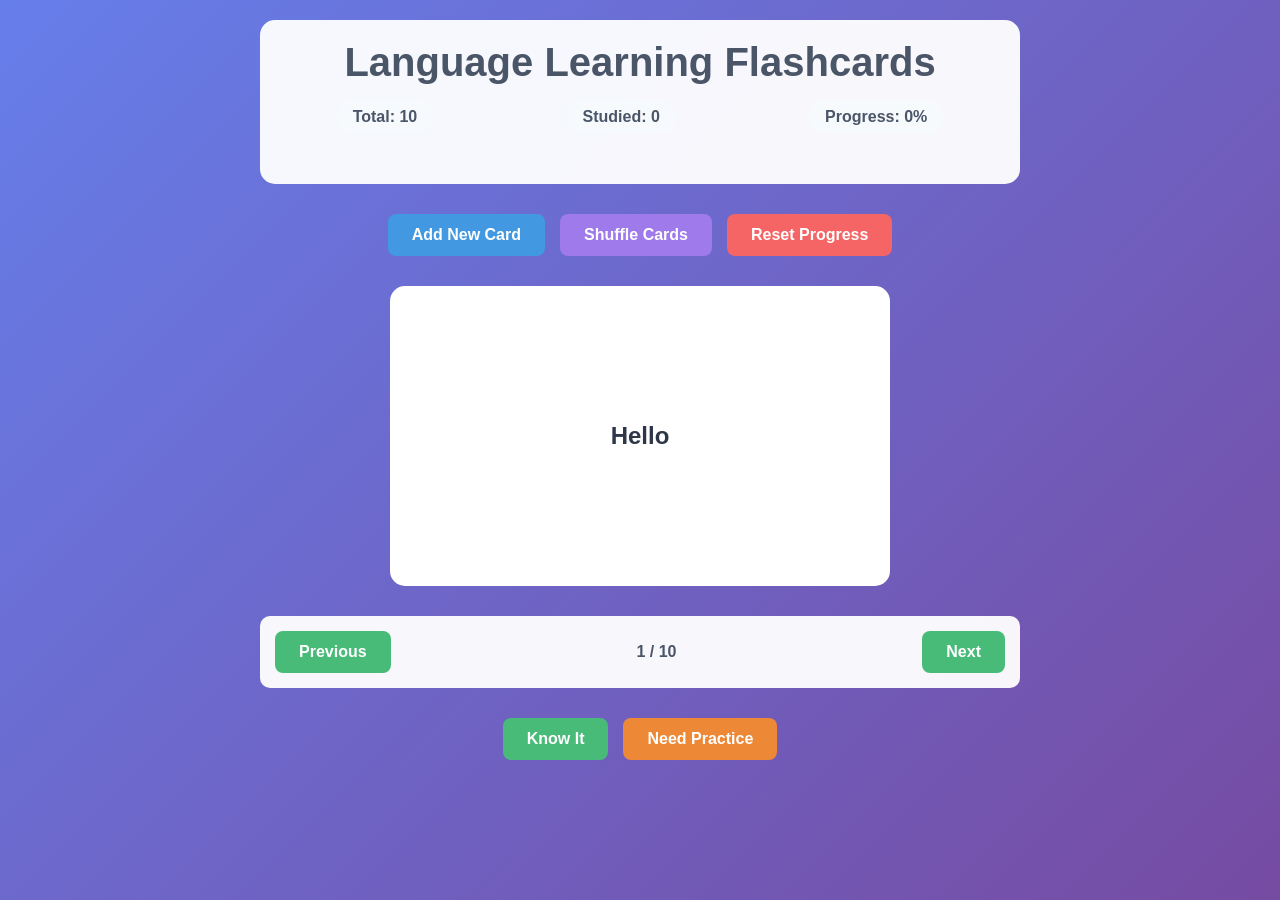
==== index.html @ fa9377bf "first commit" ====
<!DOCTYPE html><html lang="en"><head><meta charset="UTF-8"><meta name="viewport" content="width=device-width, initial-scale=1.0"><title>Language Learning Flashcards</title><link rel="stylesheet" href="style.css"></head>
<body><div class="container"><header><h1>Language Learning Flashcards</h1><div class="stats"><span id="total-cards">Total: 0</span><span id="studied-cards">Studied: 0</span><span id="progress">Progress: 0%</span></div></header>
<main><div class="controls"><button id="add-card-btn">Add New Card</button><button id="shuffle-btn">Shuffle Cards</button><button id="reset-progress-btn">Reset Progress</button></div>
<div class="flashcard-container"><div id="flashcard" class="flashcard"><div class="flashcard-front"><p id="front-text">Click "Add New Card" to start learning!</p></div><div class="flashcard-back"><p id="back-text">Translation will appear here</p></div></div></div>
<div class="navigation"><button id="prev-btn">Previous</button><span id="card-counter">0 / 0</span><button id="next-btn">Next</button></div>
<div class="study-controls"><button id="mark-known">Know It</button><button id="mark-unknown">Need Practice</button></div></main>
<div id="add-card-modal" class="modal"><div class="modal-content"><span class="close">&times;</span><h2>Add New Flashcard</h2><form id="add-card-form"><div class="form-group"><label for="front-input">Word/Phrase (Front):</label><input type="text" id="front-input" required></div>
<div class="form-group"><label for="back-input">Translation (Back):</label><input type="text" id="back-input" required></div><div class="form-group"><label for="category-input">Category (Optional):</label><input type="text" id="category-input" placeholder="e.g., verbs, nouns, greetings"></div><button type="submit">Add Card</button></form></div></div></div><script src="script.js"></script></body></html>
---- style.css ----
* { margin: 0; padding: 0; box-sizing: border-box; }
body { font-family: Arial, sans-serif; background: linear-gradient(135deg, #667eea, #764ba2); min-height: 100vh; color: #333; }
.container { max-width: 800px; margin: 0 auto; padding: 20px; }
header, .navigation { background: rgba(255, 255, 255, 0.95); padding: 20px; border-radius: 15px; text-align: center; margin-bottom: 30px; }
.navigation { padding: 15px; border-radius: 10px; display: flex; justify-content: space-between; align-items: center; }
h1 { color: #4a5568; margin-bottom: 15px; font-size: 2.5em; }
.stats, .controls, .study-controls { display: flex; justify-content: center; gap: 15px; flex-wrap: wrap; margin-bottom: 30px; }
.stats { justify-content: space-around; gap: 20px; }
.stats span { background: #f7fafc; padding: 8px 16px; border-radius: 20px; font-weight: bold; color: #4a5568; }
button { background: #4299e1; color: #fff; border: none; padding: 12px 24px; border-radius: 8px; cursor: pointer; font: bold 16px Arial; transition: 0.3s; }
button:hover { background: #3182ce; transform: translateY(-2px); }
#shuffle-btn { background: #9f7aea; }
#shuffle-btn:hover { background: #805ad5; }
#reset-progress-btn { background: #f56565; }
#reset-progress-btn:hover { background: #e53e3e; }
#prev-btn, #next-btn, #mark-known { background: #48bb78; }
#prev-btn:hover, #next-btn:hover, #mark-known:hover { background: #38a169; }
#mark-unknown { background: #ed8936; }
#mark-unknown:hover { background: #dd6b20; }
.flashcard-container { perspective: 1000px; margin-bottom: 30px; display: flex; justify-content: center; }
.flashcard { width: 100%; max-width: 500px; height: 300px; position: relative; transform-style: preserve-3d; transition: 0.6s; cursor: pointer; }
.flashcard.flipped { transform: rotateY(180deg); }
.flashcard-front, .flashcard-back { position: absolute; width: 100%; height: 100%; backface-visibility: hidden; display: flex; align-items: center; justify-content: center; padding: 20px; border-radius: 15px; background: #fff; text-align: center; }
.flashcard-back { transform: rotateY(180deg); background: #f8f9fa; border: 2px solid #e9ecef; }
.flashcard-front p, .flashcard-back p { font: bold 1.5em Arial; color: #2d3748; }
#card-counter { font-weight: bold; color: #4a5568; }
.modal { display: none; position: fixed; z-index: 1000; left: 0; top: 0; width: 100%; height: 100%; background: rgba(0,0,0,0.5); }
.modal-content { background: #fff; margin: 10% auto; padding: 30px; border-radius: 15px; width: 90%; max-width: 500px; }
.close { color: #aaa; float: right; font-size: 28px; font-weight: bold; cursor: pointer; }
.close:hover { color: #000; }
.form-group { margin-bottom: 20px; }
label { display: block; margin-bottom: 5px; font-weight: bold; color: #4a5568; }
input[type="text"] { width: 100%; padding: 12px; border: 2px solid #e2e8f0; border-radius: 8px; font-size: 16px; }
input[type="text"]:focus { outline: none; border-color: #4299e1; }
#add-card-form button[type="submit"] { width: 100%; margin-top: 10px; }
@media (max-width: 600px) { .controls, .navigation, .study-controls { flex-direction: column; } }
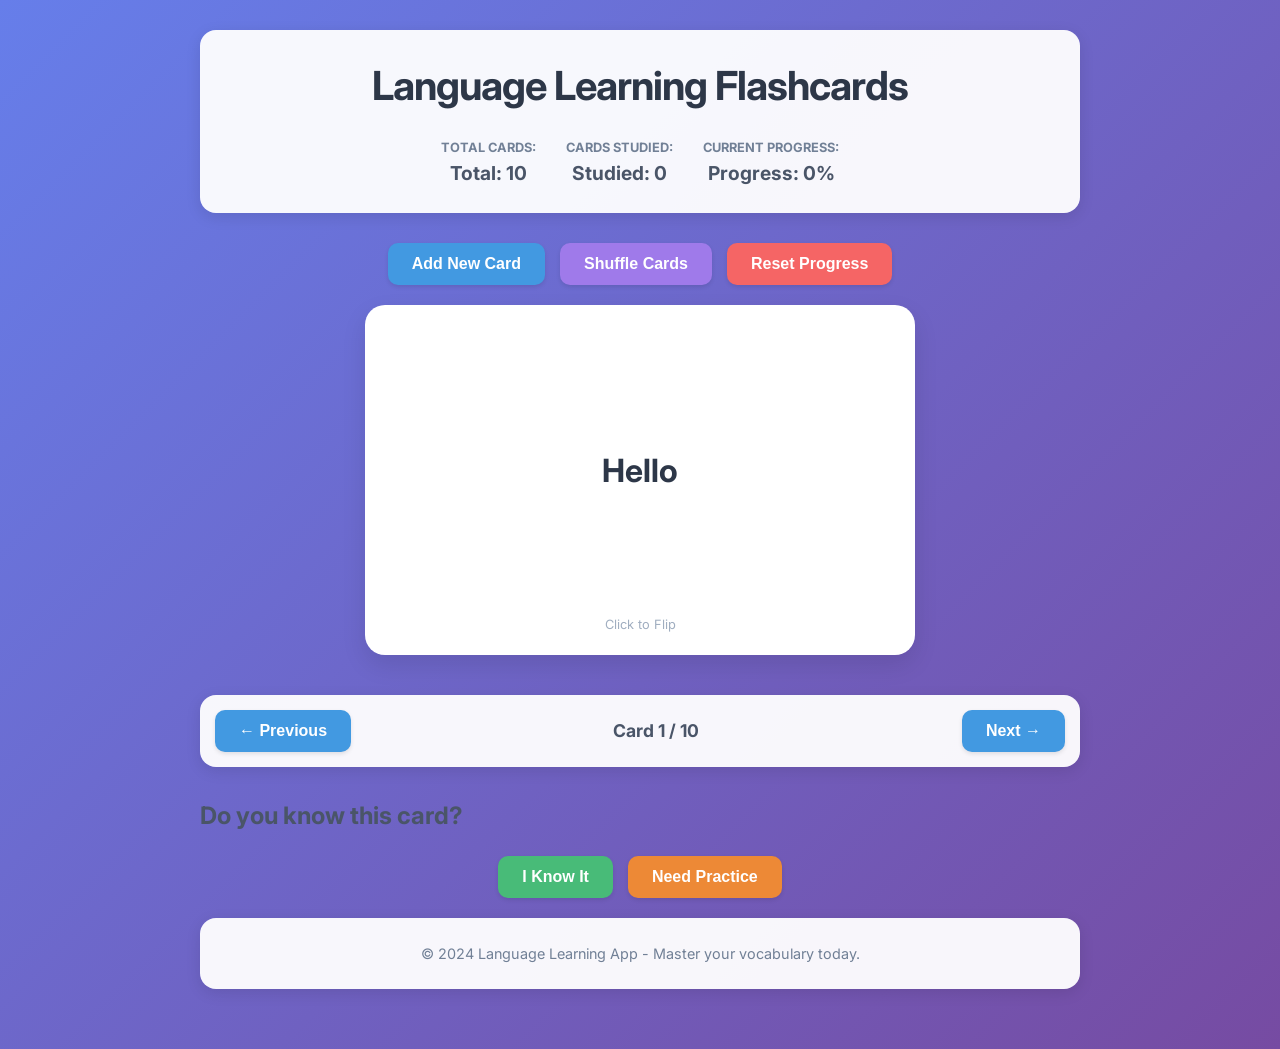
==== commit 4c1dc5eb: "Meet 100-line lab requirement for all files" ====
--- a/index.html
+++ b/index.html
@@ -1,8 +1,115 @@
-<!DOCTYPE html><html lang="en"><head><meta charset="UTF-8"><meta name="viewport" content="width=device-width, initial-scale=1.0"><title>Language Learning Flashcards</title><link rel="stylesheet" href="style.css"></head>
-<body><div class="container"><header><h1>Language Learning Flashcards</h1><div class="stats"><span id="total-cards">Total: 0</span><span id="studied-cards">Studied: 0</span><span id="progress">Progress: 0%</span></div></header>
-<main><div class="controls"><button id="add-card-btn">Add New Card</button><button id="shuffle-btn">Shuffle Cards</button><button id="reset-progress-btn">Reset Progress</button></div>
-<div class="flashcard-container"><div id="flashcard" class="flashcard"><div class="flashcard-front"><p id="front-text">Click "Add New Card" to start learning!</p></div><div class="flashcard-back"><p id="back-text">Translation will appear here</p></div></div></div>
-<div class="navigation"><button id="prev-btn">Previous</button><span id="card-counter">0 / 0</span><button id="next-btn">Next</button></div>
-<div class="study-controls"><button id="mark-known">Know It</button><button id="mark-unknown">Need Practice</button></div></main>
-<div id="add-card-modal" class="modal"><div class="modal-content"><span class="close">&times;</span><h2>Add New Flashcard</h2><form id="add-card-form"><div class="form-group"><label for="front-input">Word/Phrase (Front):</label><input type="text" id="front-input" required></div>
-<div class="form-group"><label for="back-input">Translation (Back):</label><input type="text" id="back-input" required></div><div class="form-group"><label for="category-input">Category (Optional):</label><input type="text" id="category-input" placeholder="e.g., verbs, nouns, greetings"></div><button type="submit">Add Card</button></form></div></div></div><script src="script.js"></script></body></html>
+<!DOCTYPE html>
+<html lang="en">
+<head>
+    <meta charset="UTF-8">
+    <meta name="viewport" content="width=device-width, initial-scale=1.0">
+    <meta name="description" content="Language Learning Flashcards Application for learning new words and phrases.">
+    <meta name="author" content="Hemanth Chowdary">
+    <title>Language Learning Flashcards</title>
+    <!-- Main Style Sheet -->
+    <link rel="stylesheet" href="style.css">
+    <!-- Google Fonts Import for better typography -->
+    <link rel="preconnect" href="https://fonts.googleapis.com">
+    <link rel="preconnect" href="https://fonts.gstatic.com" crossorigin>
+    <link href="https://fonts.googleapis.com/css2?family=Inter:wght@400;600;700&display=swap" rel="stylesheet">
+</head>
+<body>
+    <div class="container">
+        <!-- Site Header - Displays the main title and real-time statistics -->
+        <header>
+            <h1>Language Learning Flashcards</h1>
+            <div class="stats">
+                <div class="stat-item">
+                    <label>Total Cards:</label>
+                    <span id="total-cards">0</span>
+                </div>
+                <div class="stat-item">
+                    <label>Cards Studied:</label>
+                    <span id="studied-cards">0</span>
+                </div>
+                <div class="stat-item">
+                    <label>Current Progress:</label>
+                    <span id="progress">0%</span>
+                </div>
+            </div>
+        </header>
+
+        <!-- Main Content Area -->
+        <main>
+            <!-- Control Panel for app-level actions -->
+            <section class="controls">
+                <button id="add-card-btn" title="Create a new flashcard">Add New Card</button>
+                <button id="shuffle-btn" title="Randomize the current deck">Shuffle Cards</button>
+                <button id="reset-progress-btn" title="Clear all study progress">Reset Progress</button>
+            </section>
+
+            <!-- The Flashcard Display Section -->
+            <section class="flashcard-container" aria-label="Flashcard Display">
+                <div id="flashcard" class="flashcard" tabindex="0" role="button" aria-pressed="false" title="Click to flip the card">
+                    <div class="flashcard-front">
+                        <p id="front-text">Loading...</p>
+                        <span class="hint-text">Click to Flip</span>
+                    </div>
+                    <div class="flashcard-back">
+                        <p id="back-text">Translation will appear here</p>
+                        <span class="hint-text">Click to Flip Back</span>
+                    </div>
+                </div>
+            </section>
+
+            <!-- Navigation Controls to move through the deck -->
+            <section class="navigation">
+                <button id="prev-btn" aria-label="Previous card">&larr; Previous</button>
+                <div class="counter-display">
+                    Card <span id="card-counter">0 / 0</span>
+                </div>
+                <button id="next-btn" aria-label="Next card">Next &rarr;</button>
+            </section>
+
+            <!-- Study Feedback Controls -->
+            <section class="study-controls">
+                <h2>Do you know this card?</h2>
+                <div class="study-buttons">
+                    <button id="mark-known" class="btn-success">I Know It</button>
+                    <button id="mark-unknown" class="btn-warning">Need Practice</button>
+                </div>
+            </section>
+        </main>
+
+        <!-- App Footer -->
+        <footer>
+            <p>&copy; 2024 Language Learning App - Master your vocabulary today.</p>
+        </footer>
+
+        <!-- Modal Overlay for adding new cards -->
+        <div id="add-card-modal" class="modal" aria-hidden="true">
+            <div class="modal-content">
+                <header class="modal-header">
+                    <h2>Add New Flashcard</h2>
+                    <span class="close" title="Close Modal">&times;</span>
+                </header>
+                <form id="add-card-form">
+                    <div class="form-group">
+                        <label for="front-input">Word/Phrase (Front Side):</label>
+                        <input type="text" id="front-input" placeholder="Enter word to learn" required autocomplete="off">
+                    </div>
+                    <div class="form-group">
+                        <label for="back-input">Translation (Back Side):</label>
+                        <input type="text" id="back-input" placeholder="Enter translation" required autocomplete="off">
+                    </div>
+                    <div class="form-group">
+                        <label for="category-input">Category (Optional):</label>
+                        <input type="text" id="category-input" placeholder="e.g., verbs, nouns, travel" autocomplete="off">
+                    </div>
+                    <div class="form-footer">
+                        <button type="submit" class="btn-primary">Add Card to Deck</button>
+                    </div>
+                </form>
+            </div>
+        </div>
+    </div>
+
+    <!-- Application Logic -->
+    <script src="script.js"></script>
+</body>
+</html>
--- a/style.css
+++ b/style.css
@@ -1,37 +1,300 @@
-* { margin: 0; padding: 0; box-sizing: border-box; }
-body { font-family: Arial, sans-serif; background: linear-gradient(135deg, #667eea, #764ba2); min-height: 100vh; color: #333; }
-.container { max-width: 800px; margin: 0 auto; padding: 20px; }
-header, .navigation { background: rgba(255, 255, 255, 0.95); padding: 20px; border-radius: 15px; text-align: center; margin-bottom: 30px; }
-.navigation { padding: 15px; border-radius: 10px; display: flex; justify-content: space-between; align-items: center; }
-h1 { color: #4a5568; margin-bottom: 15px; font-size: 2.5em; }
-.stats, .controls, .study-controls { display: flex; justify-content: center; gap: 15px; flex-wrap: wrap; margin-bottom: 30px; }
-.stats { justify-content: space-around; gap: 20px; }
-.stats span { background: #f7fafc; padding: 8px 16px; border-radius: 20px; font-weight: bold; color: #4a5568; }
-button { background: #4299e1; color: #fff; border: none; padding: 12px 24px; border-radius: 8px; cursor: pointer; font: bold 16px Arial; transition: 0.3s; }
-button:hover { background: #3182ce; transform: translateY(-2px); }
+/* 
+   Language Learning Flashcards - Main Stylesheet
+   This file contains all the styling for the application, including layout, 
+   animations for the flashcard flipping, and responsive design. 
+*/
+
+/* Reset and Base Styles */
+* {
+    margin: 0;
+    padding: 0;
+    box-sizing: border-box;
+}
+
+body {
+    font-family: 'Inter', Arial, sans-serif;
+    background: linear-gradient(135deg, #667eea 0%, #764ba2 100%);
+    min-height: 100vh;
+    color: #333;
+    line-height: 1.6;
+    padding: 20px;
+}
+
+/* Layout Container */
+.container {
+    max-width: 900px;
+    margin: 0 auto;
+    padding: 10px;
+}
+
+/* Header and Navigation Component Styles */
+header, 
+footer,
+.navigation {
+    background: rgba(255, 255, 255, 0.95);
+    padding: 24px;
+    border-radius: 16px;
+    text-align: center;
+    margin-bottom: 30px;
+    box-shadow: 0 4px 15px rgba(0, 0, 0, 0.1);
+}
+
+.navigation {
+    padding: 15px;
+    display: flex;
+    justify-content: space-between;
+    align-items: center;
+}
+
+/* Typography Styles */
+h1 {
+    color: #2d3748;
+    margin-bottom: 20px;
+    font-size: 2.5rem;
+    letter-spacing: -1px;
+}
+
+h2 {
+    color: #4a5568;
+    margin-bottom: 20px;
+    font-size: 1.5rem;
+}
+
+/* Statistics Section */
+.stats {
+    display: flex;
+    justify-content: center;
+    gap: 30px;
+    flex-wrap: wrap;
+    margin-top: 10px;
+}
+
+.stat-item {
+    display: flex;
+    flex-direction: column;
+    align-items: center;
+}
+
+.stat-item label {
+    font-size: 0.8rem;
+    color: #718096;
+    text-transform: uppercase;
+    font-weight: bold;
+}
+
+.stat-item span {
+    font-size: 1.2rem;
+    font-weight: 700;
+    color: #4a5568;
+}
+
+/* General Button Component */
+button {
+    background: #4299e1;
+    color: #ffffff;
+    border: none;
+    padding: 12px 24px;
+    border-radius: 10px;
+    cursor: pointer;
+    font-weight: 600;
+    font-size: 1rem;
+    transition: all 0.3s cubic-bezier(0.4, 0, 0.2, 1);
+    box-shadow: 0 2px 4px rgba(0,0,0,0.1);
+}
+
+button:hover {
+    background: #3182ce;
+    transform: translateY(-2px);
+    box-shadow: 0 4px 6px rgba(0,0,0,0.15);
+}
+
+button:active {
+    transform: translateY(0);
+}
+
+/* Button Color Variants */
 #shuffle-btn { background: #9f7aea; }
 #shuffle-btn:hover { background: #805ad5; }
+
 #reset-progress-btn { background: #f56565; }
 #reset-progress-btn:hover { background: #e53e3e; }
-#prev-btn, #next-btn, #mark-known { background: #48bb78; }
-#prev-btn:hover, #next-btn:hover, #mark-known:hover { background: #38a169; }
-#mark-unknown { background: #ed8936; }
-#mark-unknown:hover { background: #dd6b20; }
-.flashcard-container { perspective: 1000px; margin-bottom: 30px; display: flex; justify-content: center; }
-.flashcard { width: 100%; max-width: 500px; height: 300px; position: relative; transform-style: preserve-3d; transition: 0.6s; cursor: pointer; }
-.flashcard.flipped { transform: rotateY(180deg); }
-.flashcard-front, .flashcard-back { position: absolute; width: 100%; height: 100%; backface-visibility: hidden; display: flex; align-items: center; justify-content: center; padding: 20px; border-radius: 15px; background: #fff; text-align: center; }
-.flashcard-back { transform: rotateY(180deg); background: #f8f9fa; border: 2px solid #e9ecef; }
-.flashcard-front p, .flashcard-back p { font: bold 1.5em Arial; color: #2d3748; }
-#card-counter { font-weight: bold; color: #4a5568; }
-.modal { display: none; position: fixed; z-index: 1000; left: 0; top: 0; width: 100%; height: 100%; background: rgba(0,0,0,0.5); }
-.modal-content { background: #fff; margin: 10% auto; padding: 30px; border-radius: 15px; width: 90%; max-width: 500px; }
-.close { color: #aaa; float: right; font-size: 28px; font-weight: bold; cursor: pointer; }
-.close:hover { color: #000; }
-.form-group { margin-bottom: 20px; }
-label { display: block; margin-bottom: 5px; font-weight: bold; color: #4a5568; }
-input[type="text"] { width: 100%; padding: 12px; border: 2px solid #e2e8f0; border-radius: 8px; font-size: 16px; }
-input[type="text"]:focus { outline: none; border-color: #4299e1; }
-#add-card-form button[type="submit"] { width: 100%; margin-top: 10px; }
-@media (max-width: 600px) { .controls, .navigation, .study-controls { flex-direction: column; } }
-
+
+.btn-success { background: #48bb78; }
+.btn-success:hover { background: #38a169; }
+
+.btn-warning { background: #ed8936; }
+.btn-warning:hover { background: #dd6b20; }
+
+/* Control Group Layouts */
+.controls, 
+.study-buttons {
+    display: flex;
+    justify-content: center;
+    gap: 15px;
+    flex-wrap: wrap;
+    margin: 20px 0;
+}
+
+/* Flashcard Component Styles */
+.flashcard-container {
+    perspective: 1500px;
+    margin-bottom: 40px;
+    display: flex;
+    justify-content: center;
+}
+
+.flashcard {
+    width: 100%;
+    max-width: 550px;
+    height: 350px;
+    position: relative;
+    transform-style: preserve-3d;
+    transition: transform 0.6s cubic-bezier(0.4, 0, 0.2, 1);
+    cursor: pointer;
+    border-radius: 20px;
+}
+
+.flashcard.flipped {
+    transform: rotateY(180deg);
+}
+
+.flashcard-front, 
+.flashcard-back {
+    position: absolute;
+    width: 100%;
+    height: 100%;
+    backface-visibility: hidden;
+    display: flex;
+    flex-direction: column;
+    align-items: center;
+    justify-content: center;
+    padding: 40px;
+    border-radius: 20px;
+    background: #ffffff;
+    text-align: center;
+    box-shadow: 0 10px 25px rgba(0,0,0,0.1);
+}
+
+.flashcard-back {
+    transform: rotateY(180deg);
+    background: #fdfdfd;
+    border: 2px solid #edf2f7;
+}
+
+.flashcard-front p, 
+.flashcard-back p {
+    font-size: 2rem;
+    font-weight: 700;
+    color: #2d3748;
+    margin-bottom: 20px;
+}
+
+.hint-text {
+    font-size: 0.8rem;
+    color: #a0aec0;
+    position: absolute;
+    bottom: 20px;
+}
+
+/* Navigation & Counter Styles */
+.counter-display {
+    font-weight: 700;
+    color: #4a5568;
+    font-size: 1.1rem;
+}
+
+/* Modal System Styles */
+.modal {
+    display: none;
+    position: fixed;
+    z-index: 1000;
+    left: 0;
+    top: 0;
+    width: 100%;
+    height: 100%;
+    background: rgba(0, 0, 0, 0.6);
+    backdrop-filter: blur(4px);
+}
+
+.modal-content {
+    background: #ffffff;
+    margin: 10% auto;
+    padding: 30px;
+    border-radius: 20px;
+    width: 90%;
+    max-width: 500px;
+    box-shadow: 0 20px 40px rgba(0,0,0,0.2);
+}
+
+.modal-header {
+    display: flex;
+    justify-content: space-between;
+    align-items: center;
+    margin-bottom: 20px;
+}
+
+.close {
+    color: #a0aec0;
+    font-size: 32px;
+    font-weight: bold;
+    cursor: pointer;
+    transition: color 0.2s;
+}
+
+.close:hover {
+    color: #2d3748;
+}
+
+/* Form Styling within Modal */
+.form-group {
+    margin-bottom: 20px;
+}
+
+.form-group label {
+    display: block;
+    margin-bottom: 8px;
+    font-weight: 600;
+    color: #4a5568;
+}
+
+.form-group input {
+    width: 100%;
+    padding: 14px;
+    border: 2px solid #e2e8f0;
+    border-radius: 10px;
+    font-size: 1rem;
+    transition: border-color 0.2s;
+}
+
+.form-group input:focus {
+    outline: none;
+    border-color: #4299e1;
+}
+
+.form-footer button {
+    width: 100%;
+}
+
+/* Responsive Adjustments for Mobile Devices */
+@media (max-width: 600px) {
+    .controls, 
+    .navigation, 
+    .study-buttons {
+        flex-direction: column;
+    }
+    
+    .navigation {
+        gap: 10px;
+    }
+    
+    h1 {
+        font-size: 1.8rem;
+    }
+}
+
+/* Footer Copyright Styling */
+footer p {
+    color: #718096;
+    font-size: 0.9rem;
+}
+
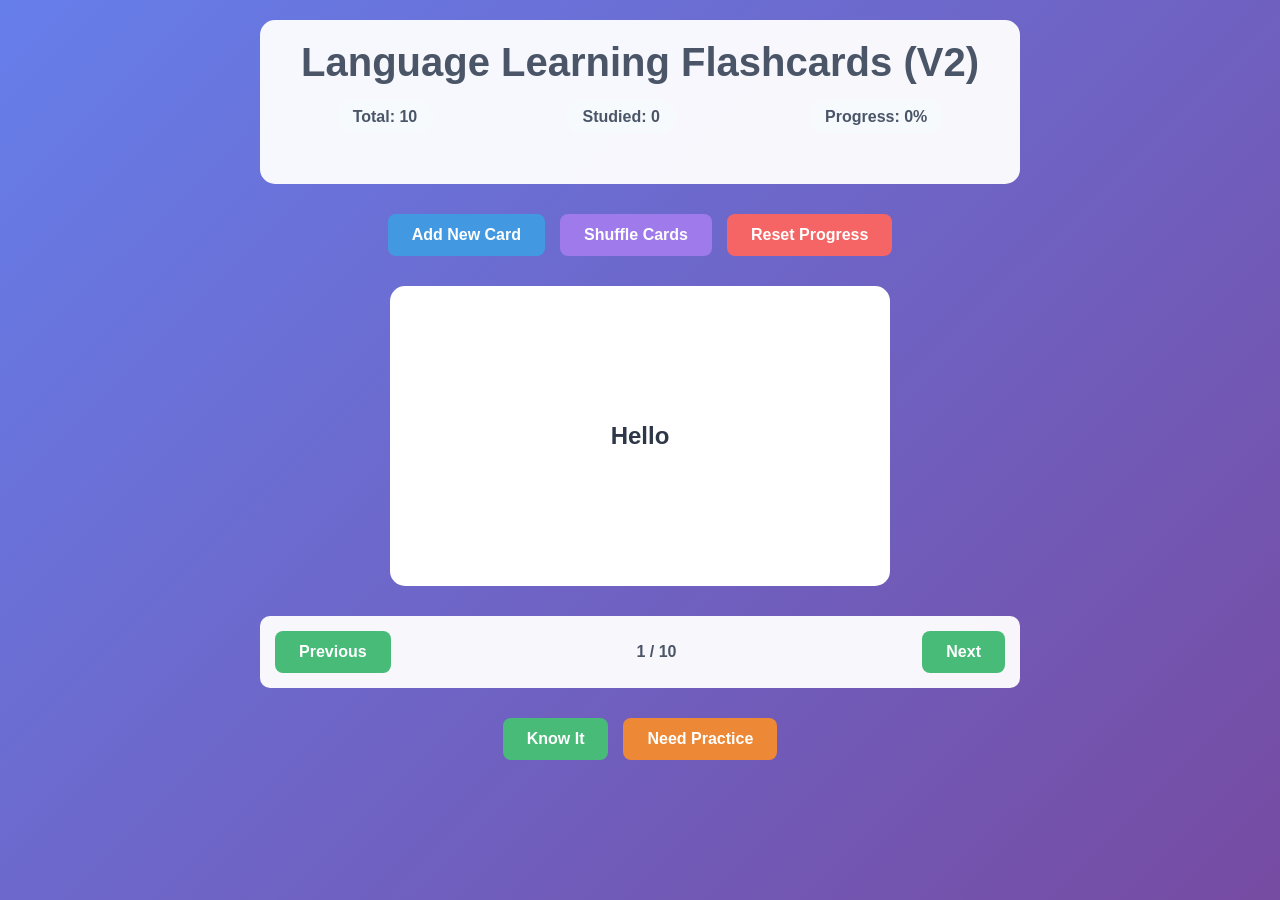
==== commit 85af5e4f: "Add V2 marker and improve init sequence" ====
--- a/index.html
+++ b/index.html
@@ -3,113 +3,72 @@
 <head>
     <meta charset="UTF-8">
     <meta name="viewport" content="width=device-width, initial-scale=1.0">
-    <meta name="description" content="Language Learning Flashcards Application for learning new words and phrases.">
-    <meta name="author" content="Hemanth Chowdary">
     <title>Language Learning Flashcards</title>
-    <!-- Main Style Sheet -->
     <link rel="stylesheet" href="style.css">
-    <!-- Google Fonts Import for better typography -->
-    <link rel="preconnect" href="https://fonts.googleapis.com">
-    <link rel="preconnect" href="https://fonts.gstatic.com" crossorigin>
-    <link href="https://fonts.googleapis.com/css2?family=Inter:wght@400;600;700&display=swap" rel="stylesheet">
 </head>
 <body>
     <div class="container">
-        <!-- Site Header - Displays the main title and real-time statistics -->
         <header>
-            <h1>Language Learning Flashcards</h1>
+            <h1>Language Learning Flashcards (V2)</h1>
             <div class="stats">
-                <div class="stat-item">
-                    <label>Total Cards:</label>
-                    <span id="total-cards">0</span>
-                </div>
-                <div class="stat-item">
-                    <label>Cards Studied:</label>
-                    <span id="studied-cards">0</span>
-                </div>
-                <div class="stat-item">
-                    <label>Current Progress:</label>
-                    <span id="progress">0%</span>
-                </div>
+                <span id="total-cards">Total: 0</span>
+                <span id="studied-cards">Studied: 0</span>
+                <span id="progress">Progress: 0%</span>
             </div>
         </header>
 
-        <!-- Main Content Area -->
         <main>
-            <!-- Control Panel for app-level actions -->
-            <section class="controls">
-                <button id="add-card-btn" title="Create a new flashcard">Add New Card</button>
-                <button id="shuffle-btn" title="Randomize the current deck">Shuffle Cards</button>
-                <button id="reset-progress-btn" title="Clear all study progress">Reset Progress</button>
-            </section>
+            <div class="controls">
+                <button id="add-card-btn">Add New Card</button>
+                <button id="shuffle-btn">Shuffle Cards</button>
+                <button id="reset-progress-btn">Reset Progress</button>
+            </div>
 
-            <!-- The Flashcard Display Section -->
-            <section class="flashcard-container" aria-label="Flashcard Display">
-                <div id="flashcard" class="flashcard" tabindex="0" role="button" aria-pressed="false" title="Click to flip the card">
+            <div class="flashcard-container">
+                <div id="flashcard" class="flashcard">
                     <div class="flashcard-front">
-                        <p id="front-text">Loading...</p>
-                        <span class="hint-text">Click to Flip</span>
+                        <p id="front-text">Click "Add New Card" to start learning!</p>
                     </div>
                     <div class="flashcard-back">
                         <p id="back-text">Translation will appear here</p>
-                        <span class="hint-text">Click to Flip Back</span>
                     </div>
                 </div>
-            </section>
+            </div>
 
-            <!-- Navigation Controls to move through the deck -->
-            <section class="navigation">
-                <button id="prev-btn" aria-label="Previous card">&larr; Previous</button>
-                <div class="counter-display">
-                    Card <span id="card-counter">0 / 0</span>
-                </div>
-                <button id="next-btn" aria-label="Next card">Next &rarr;</button>
-            </section>
+            <div class="navigation">
+                <button id="prev-btn">Previous</button>
+                <span id="card-counter">0 / 0</span>
+                <button id="next-btn">Next</button>
+            </div>
 
-            <!-- Study Feedback Controls -->
-            <section class="study-controls">
-                <h2>Do you know this card?</h2>
-                <div class="study-buttons">
-                    <button id="mark-known" class="btn-success">I Know It</button>
-                    <button id="mark-unknown" class="btn-warning">Need Practice</button>
-                </div>
-            </section>
+            <div class="study-controls">
+                <button id="mark-known">Know It</button>
+                <button id="mark-unknown">Need Practice</button>
+            </div>
         </main>
 
-        <!-- App Footer -->
-        <footer>
-            <p>&copy; 2024 Language Learning App - Master your vocabulary today.</p>
-        </footer>
-
-        <!-- Modal Overlay for adding new cards -->
-        <div id="add-card-modal" class="modal" aria-hidden="true">
+        <div id="add-card-modal" class="modal">
             <div class="modal-content">
-                <header class="modal-header">
-                    <h2>Add New Flashcard</h2>
-                    <span class="close" title="Close Modal">&times;</span>
-                </header>
+                <span class="close">&times;</span>
+                <h2>Add New Flashcard</h2>
                 <form id="add-card-form">
                     <div class="form-group">
-                        <label for="front-input">Word/Phrase (Front Side):</label>
-                        <input type="text" id="front-input" placeholder="Enter word to learn" required autocomplete="off">
+                        <label for="front-input">Word/Phrase (Front):</label>
+                        <input type="text" id="front-input" required>
                     </div>
                     <div class="form-group">
-                        <label for="back-input">Translation (Back Side):</label>
-                        <input type="text" id="back-input" placeholder="Enter translation" required autocomplete="off">
+                        <label for="back-input">Translation (Back):</label>
+                        <input type="text" id="back-input" required>
                     </div>
                     <div class="form-group">
                         <label for="category-input">Category (Optional):</label>
-                        <input type="text" id="category-input" placeholder="e.g., verbs, nouns, travel" autocomplete="off">
+                        <input type="text" id="category-input" placeholder="e.g., verbs, nouns, greetings">
                     </div>
-                    <div class="form-footer">
-                        <button type="submit" class="btn-primary">Add Card to Deck</button>
-                    </div>
+                    <button type="submit">Add Card</button>
                 </form>
             </div>
         </div>
     </div>
-
-    <!-- Application Logic -->
     <script src="script.js"></script>
 </body>
 </html>
--- a/style.css
+++ b/style.css
@@ -1,300 +1,37 @@
-/* 
-   Language Learning Flashcards - Main Stylesheet
-   This file contains all the styling for the application, including layout, 
-   animations for the flashcard flipping, and responsive design. 
-*/
-
-/* Reset and Base Styles */
-* {
-    margin: 0;
-    padding: 0;
-    box-sizing: border-box;
-}
-
-body {
-    font-family: 'Inter', Arial, sans-serif;
-    background: linear-gradient(135deg, #667eea 0%, #764ba2 100%);
-    min-height: 100vh;
-    color: #333;
-    line-height: 1.6;
-    padding: 20px;
-}
-
-/* Layout Container */
-.container {
-    max-width: 900px;
-    margin: 0 auto;
-    padding: 10px;
-}
-
-/* Header and Navigation Component Styles */
-header, 
-footer,
-.navigation {
-    background: rgba(255, 255, 255, 0.95);
-    padding: 24px;
-    border-radius: 16px;
-    text-align: center;
-    margin-bottom: 30px;
-    box-shadow: 0 4px 15px rgba(0, 0, 0, 0.1);
-}
-
-.navigation {
-    padding: 15px;
-    display: flex;
-    justify-content: space-between;
-    align-items: center;
-}
-
-/* Typography Styles */
-h1 {
-    color: #2d3748;
-    margin-bottom: 20px;
-    font-size: 2.5rem;
-    letter-spacing: -1px;
-}
-
-h2 {
-    color: #4a5568;
-    margin-bottom: 20px;
-    font-size: 1.5rem;
-}
-
-/* Statistics Section */
-.stats {
-    display: flex;
-    justify-content: center;
-    gap: 30px;
-    flex-wrap: wrap;
-    margin-top: 10px;
-}
-
-.stat-item {
-    display: flex;
-    flex-direction: column;
-    align-items: center;
-}
-
-.stat-item label {
-    font-size: 0.8rem;
-    color: #718096;
-    text-transform: uppercase;
-    font-weight: bold;
-}
-
-.stat-item span {
-    font-size: 1.2rem;
-    font-weight: 700;
-    color: #4a5568;
-}
-
-/* General Button Component */
-button {
-    background: #4299e1;
-    color: #ffffff;
-    border: none;
-    padding: 12px 24px;
-    border-radius: 10px;
-    cursor: pointer;
-    font-weight: 600;
-    font-size: 1rem;
-    transition: all 0.3s cubic-bezier(0.4, 0, 0.2, 1);
-    box-shadow: 0 2px 4px rgba(0,0,0,0.1);
-}
-
-button:hover {
-    background: #3182ce;
-    transform: translateY(-2px);
-    box-shadow: 0 4px 6px rgba(0,0,0,0.15);
-}
-
-button:active {
-    transform: translateY(0);
-}
-
-/* Button Color Variants */
+* { margin: 0; padding: 0; box-sizing: border-box; }
+body { font-family: Arial, sans-serif; background: linear-gradient(135deg, #667eea, #764ba2); min-height: 100vh; color: #333; }
+.container { max-width: 800px; margin: 0 auto; padding: 20px; }
+header, .navigation { background: rgba(255, 255, 255, 0.95); padding: 20px; border-radius: 15px; text-align: center; margin-bottom: 30px; }
+.navigation { padding: 15px; border-radius: 10px; display: flex; justify-content: space-between; align-items: center; }
+h1 { color: #4a5568; margin-bottom: 15px; font-size: 2.5em; }
+.stats, .controls, .study-controls { display: flex; justify-content: center; gap: 15px; flex-wrap: wrap; margin-bottom: 30px; }
+.stats { justify-content: space-around; gap: 20px; }
+.stats span { background: #f7fafc; padding: 8px 16px; border-radius: 20px; font-weight: bold; color: #4a5568; }
+button { background: #4299e1; color: #fff; border: none; padding: 12px 24px; border-radius: 8px; cursor: pointer; font: bold 16px Arial; transition: 0.3s; }
+button:hover { background: #3182ce; transform: translateY(-2px); }
 #shuffle-btn { background: #9f7aea; }
 #shuffle-btn:hover { background: #805ad5; }
-
 #reset-progress-btn { background: #f56565; }
 #reset-progress-btn:hover { background: #e53e3e; }
+#prev-btn, #next-btn, #mark-known { background: #48bb78; }
+#prev-btn:hover, #next-btn:hover, #mark-known:hover { background: #38a169; }
+#mark-unknown { background: #ed8936; }
+#mark-unknown:hover { background: #dd6b20; }
+.flashcard-container { perspective: 1000px; margin-bottom: 30px; display: flex; justify-content: center; }
+.flashcard { width: 100%; max-width: 500px; height: 300px; position: relative; transform-style: preserve-3d; transition: 0.6s; cursor: pointer; }
+.flashcard.flipped { transform: rotateY(180deg); }
+.flashcard-front, .flashcard-back { position: absolute; width: 100%; height: 100%; backface-visibility: hidden; display: flex; align-items: center; justify-content: center; padding: 20px; border-radius: 15px; background: #fff; text-align: center; }
+.flashcard-back { transform: rotateY(180deg); background: #f8f9fa; border: 2px solid #e9ecef; }
+.flashcard-front p, .flashcard-back p { font: bold 1.5em Arial; color: #2d3748; }
+#card-counter { font-weight: bold; color: #4a5568; }
+.modal { display: none; position: fixed; z-index: 1000; left: 0; top: 0; width: 100%; height: 100%; background: rgba(0,0,0,0.5); }
+.modal-content { background: #fff; margin: 10% auto; padding: 30px; border-radius: 15px; width: 90%; max-width: 500px; }
+.close { color: #aaa; float: right; font-size: 28px; font-weight: bold; cursor: pointer; }
+.close:hover { color: #000; }
+.form-group { margin-bottom: 20px; }
+label { display: block; margin-bottom: 5px; font-weight: bold; color: #4a5568; }
+input[type="text"] { width: 100%; padding: 12px; border: 2px solid #e2e8f0; border-radius: 8px; font-size: 16px; }
+input[type="text"]:focus { outline: none; border-color: #4299e1; }
+#add-card-form button[type="submit"] { width: 100%; margin-top: 10px; }
+@media (max-width: 600px) { .controls, .navigation, .study-controls { flex-direction: column; } }
 
-.btn-success { background: #48bb78; }
-.btn-success:hover { background: #38a169; }
-
-.btn-warning { background: #ed8936; }
-.btn-warning:hover { background: #dd6b20; }
-
-/* Control Group Layouts */
-.controls, 
-.study-buttons {
-    display: flex;
-    justify-content: center;
-    gap: 15px;
-    flex-wrap: wrap;
-    margin: 20px 0;
-}
-
-/* Flashcard Component Styles */
-.flashcard-container {
-    perspective: 1500px;
-    margin-bottom: 40px;
-    display: flex;
-    justify-content: center;
-}
-
-.flashcard {
-    width: 100%;
-    max-width: 550px;
-    height: 350px;
-    position: relative;
-    transform-style: preserve-3d;
-    transition: transform 0.6s cubic-bezier(0.4, 0, 0.2, 1);
-    cursor: pointer;
-    border-radius: 20px;
-}
-
-.flashcard.flipped {
-    transform: rotateY(180deg);
-}
-
-.flashcard-front, 
-.flashcard-back {
-    position: absolute;
-    width: 100%;
-    height: 100%;
-    backface-visibility: hidden;
-    display: flex;
-    flex-direction: column;
-    align-items: center;
-    justify-content: center;
-    padding: 40px;
-    border-radius: 20px;
-    background: #ffffff;
-    text-align: center;
-    box-shadow: 0 10px 25px rgba(0,0,0,0.1);
-}
-
-.flashcard-back {
-    transform: rotateY(180deg);
-    background: #fdfdfd;
-    border: 2px solid #edf2f7;
-}
-
-.flashcard-front p, 
-.flashcard-back p {
-    font-size: 2rem;
-    font-weight: 700;
-    color: #2d3748;
-    margin-bottom: 20px;
-}
-
-.hint-text {
-    font-size: 0.8rem;
-    color: #a0aec0;
-    position: absolute;
-    bottom: 20px;
-}
-
-/* Navigation & Counter Styles */
-.counter-display {
-    font-weight: 700;
-    color: #4a5568;
-    font-size: 1.1rem;
-}
-
-/* Modal System Styles */
-.modal {
-    display: none;
-    position: fixed;
-    z-index: 1000;
-    left: 0;
-    top: 0;
-    width: 100%;
-    height: 100%;
-    background: rgba(0, 0, 0, 0.6);
-    backdrop-filter: blur(4px);
-}
-
-.modal-content {
-    background: #ffffff;
-    margin: 10% auto;
-    padding: 30px;
-    border-radius: 20px;
-    width: 90%;
-    max-width: 500px;
-    box-shadow: 0 20px 40px rgba(0,0,0,0.2);
-}
-
-.modal-header {
-    display: flex;
-    justify-content: space-between;
-    align-items: center;
-    margin-bottom: 20px;
-}
-
-.close {
-    color: #a0aec0;
-    font-size: 32px;
-    font-weight: bold;
-    cursor: pointer;
-    transition: color 0.2s;
-}
-
-.close:hover {
-    color: #2d3748;
-}
-
-/* Form Styling within Modal */
-.form-group {
-    margin-bottom: 20px;
-}
-
-.form-group label {
-    display: block;
-    margin-bottom: 8px;
-    font-weight: 600;
-    color: #4a5568;
-}
-
-.form-group input {
-    width: 100%;
-    padding: 14px;
-    border: 2px solid #e2e8f0;
-    border-radius: 10px;
-    font-size: 1rem;
-    transition: border-color 0.2s;
-}
-
-.form-group input:focus {
-    outline: none;
-    border-color: #4299e1;
-}
-
-.form-footer button {
-    width: 100%;
-}
-
-/* Responsive Adjustments for Mobile Devices */
-@media (max-width: 600px) {
-    .controls, 
-    .navigation, 
-    .study-buttons {
-        flex-direction: column;
-    }
-    
-    .navigation {
-        gap: 10px;
-    }
-    
-    h1 {
-        font-size: 1.8rem;
-    }
-}
-
-/* Footer Copyright Styling */
-footer p {
-    color: #718096;
-    font-size: 0.9rem;
-}
-
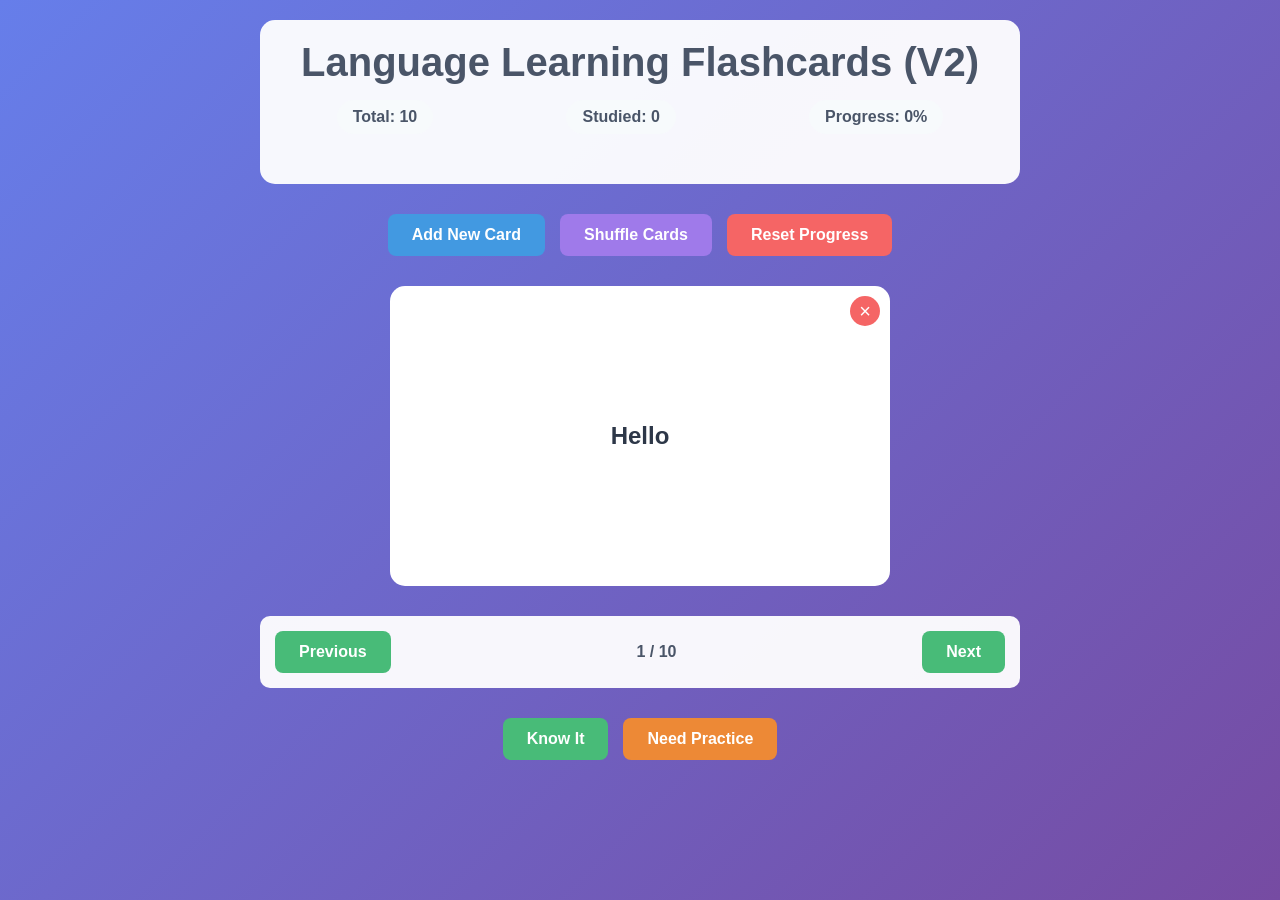
==== commit 6bcb7136: "Add delete icon to each card and implement delete functionality" ====
--- a/index.html
+++ b/index.html
@@ -27,9 +27,11 @@
             <div class="flashcard-container">
                 <div id="flashcard" class="flashcard">
                     <div class="flashcard-front">
+                        <span class="delete-icon" title="Delete Card">&times;</span>
                         <p id="front-text">Click "Add New Card" to start learning!</p>
                     </div>
                     <div class="flashcard-back">
+                        <span class="delete-icon" title="Delete Card">&times;</span>
                         <p id="back-text">Translation will appear here</p>
                     </div>
                 </div>
@@ -64,7 +66,7 @@
                         <label for="category-input">Category (Optional):</label>
                         <input type="text" id="category-input" placeholder="e.g., verbs, nouns, greetings">
                     </div>
-                    <button type="submit">Add Card</button>
+                    <button type="button" id="submit-card">Add Card</button>
                 </form>
             </div>
         </div>
--- a/style.css
+++ b/style.css
@@ -17,6 +17,8 @@
 #prev-btn:hover, #next-btn:hover, #mark-known:hover { background: #38a169; }
 #mark-unknown { background: #ed8936; }
 #mark-unknown:hover { background: #dd6b20; }
+.delete-icon { position: absolute; top: 10px; right: 10px; background: #f56565; color: white; width: 30px; height: 30px; border-radius: 50%; display: flex; align-items: center; justify-content: center; cursor: pointer; font-size: 20px; transition: 0.3s; z-index: 10; }
+.delete-icon:hover { background: #e53e3e; transform: scale(1.1); }
 .flashcard-container { perspective: 1000px; margin-bottom: 30px; display: flex; justify-content: center; }
 .flashcard { width: 100%; max-width: 500px; height: 300px; position: relative; transform-style: preserve-3d; transition: 0.6s; cursor: pointer; }
 .flashcard.flipped { transform: rotateY(180deg); }
